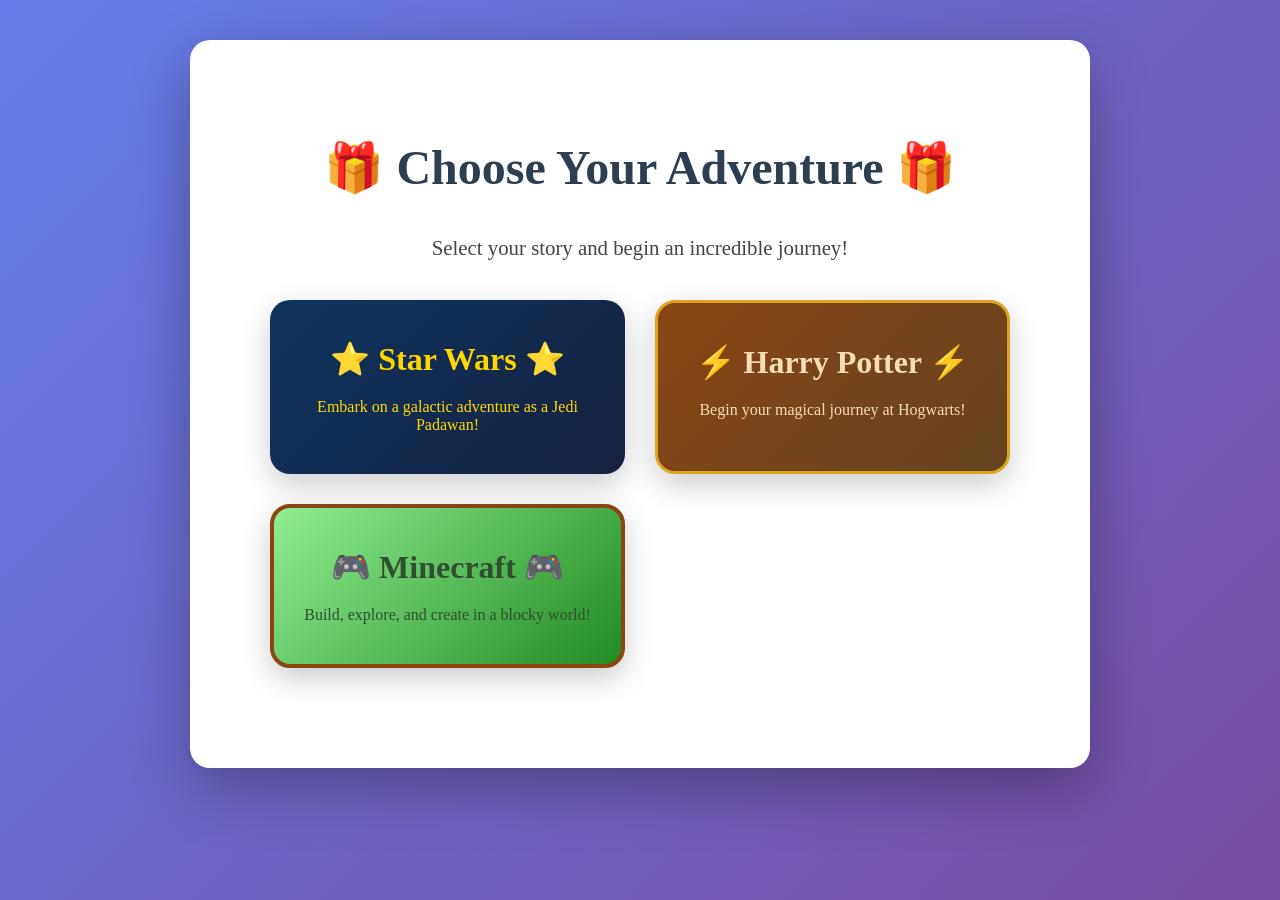
==== index.html @ c57c6fc1 "Initial commit: Choose Your Own Adventure Christmas Gift" ====
<!DOCTYPE html>
<html lang="en">
<head>
    <meta charset="UTF-8">
    <meta name="viewport" content="width=device-width, initial-scale=1.0">
    <title>Choose Your Adventure</title>
    <link rel="stylesheet" href="styles.css">
    <style>
        .landing-page {
            text-align: center;
            padding: 60px 40px;
        }
        .landing-page h1 {
            font-size: 3em;
            margin-bottom: 40px;
            color: #2c3e50;
        }
        .theme-options {
            display: grid;
            grid-template-columns: repeat(auto-fit, minmax(250px, 1fr));
            gap: 30px;
            margin-top: 40px;
        }
        .theme-card {
            background: white;
            border-radius: 20px;
            padding: 40px 20px;
            box-shadow: 0 10px 30px rgba(0, 0, 0, 0.2);
            transition: transform 0.3s ease;
            cursor: pointer;
            text-decoration: none;
            color: inherit;
        }
        .theme-card:hover {
            transform: translateY(-10px);
            box-shadow: 0 15px 40px rgba(0, 0, 0, 0.3);
        }
        .theme-card h2 {
            font-size: 2em;
            margin-bottom: 20px;
        }
        .theme-card.star-wars {
            background: linear-gradient(135deg, #0f3460 0%, #16213e 100%);
            color: #ffd700;
        }
        .theme-card.harry-potter {
            background: linear-gradient(135deg, #8b4513 0%, #654321 100%);
            color: #f5deb3;
            border: 3px solid #daa520;
        }
        .theme-card.minecraft {
            background: linear-gradient(135deg, #90ee90 0%, #228b22 100%);
            color: #2f4f2f;
            border: 4px solid #8b4513;
        }
    </style>
</head>
<body>
    <div id="app">
        <div id="story-container">
            <div class="landing-page">
                <h1>🎁 Choose Your Adventure 🎁</h1>
                <p style="font-size: 1.3em; margin-bottom: 40px; color: #444;">
                    Select your story and begin an incredible journey!
                </p>
                <div class="theme-options">
                    <a href="starwars.html" class="theme-card star-wars">
                        <h2>⭐ Star Wars ⭐</h2>
                        <p>Embark on a galactic adventure as a Jedi Padawan!</p>
                    </a>
                    <a href="harrypotter.html" class="theme-card harry-potter">
                        <h2>⚡ Harry Potter ⚡</h2>
                        <p>Begin your magical journey at Hogwarts!</p>
                    </a>
                    <a href="minecraft.html" class="theme-card minecraft">
                        <h2>🎮 Minecraft 🎮</h2>
                        <p>Build, explore, and create in a blocky world!</p>
                    </a>
                </div>
            </div>
        </div>
    </div>
</body>
</html>
---- styles.css ----
* {
    margin: 0;
    padding: 0;
    box-sizing: border-box;
}

body {
    font-family: 'Georgia', 'Times New Roman', serif;
    background: linear-gradient(135deg, #667eea 0%, #764ba2 100%);
    min-height: 100vh;
    padding: 20px;
    color: #333;
}

#app {
    max-width: 900px;
    margin: 0 auto;
}

#story-container {
    background: white;
    border-radius: 20px;
    box-shadow: 0 20px 60px rgba(0, 0, 0, 0.3);
    padding: 40px;
    margin: 20px 0;
    animation: fadeIn 0.5s ease-in;
}

@keyframes fadeIn {
    from {
        opacity: 0;
        transform: translateY(20px);
    }
    to {
        opacity: 1;
        transform: translateY(0);
    }
}

.image-wrapper {
    display: flex;
    justify-content: center;
    align-items: center;
    width: 100%;
    margin: 20px 0;
}

.story-image {
    width: auto;
    max-width: 100%;
    max-width: min(500px, 90vw);
    height: auto;
    max-height: 500px;
    object-fit: contain;
    border-radius: 15px;
    display: block;
    box-shadow: 0 10px 30px rgba(0, 0, 0, 0.2);
    border: 3px solid #ddd;
    background: transparent;
}

.image-placeholder {
    width: 100%;
    max-width: min(500px, 90vw);
    min-height: 200px;
    aspect-ratio: 1 / 1;
    border-radius: 15px;
    display: flex;
    align-items: center;
    justify-content: center;
    box-shadow: 0 10px 30px rgba(0, 0, 0, 0.2);
    background: linear-gradient(135deg, #f5f7fa 0%, #c3cfe2 100%);
    border: 3px solid #ddd;
    color: #999;
    font-size: 18px;
}

.story-title {
    font-size: 2.5em;
    margin-bottom: 20px;
    text-align: center;
    color: #2c3e50;
    text-shadow: 2px 2px 4px rgba(0, 0, 0, 0.1);
}

.story-text {
    font-size: 1.2em;
    line-height: 1.8;
    margin-bottom: 30px;
    color: #444;
    text-align: justify;
}

.decisions {
    display: flex;
    flex-direction: column;
    gap: 15px;
    margin-top: 30px;
}

.decision-button {
    background: linear-gradient(135deg, #667eea 0%, #764ba2 100%);
    color: white;
    border: none;
    padding: 20px 30px;
    font-size: 1.1em;
    border-radius: 12px;
    cursor: pointer;
    transition: all 0.3s ease;
    font-family: 'Georgia', serif;
    text-align: left;
    box-shadow: 0 4px 15px rgba(0, 0, 0, 0.2);
    position: relative;
    overflow: hidden;
}

.decision-button:hover {
    transform: translateY(-2px);
    box-shadow: 0 6px 20px rgba(0, 0, 0, 0.3);
    background: linear-gradient(135deg, #764ba2 0%, #667eea 100%);
}

.decision-button:active {
    transform: translateY(0);
}

.decision-button::before {
    content: "→";
    margin-right: 10px;
    font-size: 1.2em;
}

/* Theme-specific styles */
.star-wars {
    background: linear-gradient(135deg, #1a1a2e 0%, #16213e 100%);
}

.star-wars #story-container {
    background: linear-gradient(135deg, #1a1a2e 0%, #0f3460 100%);
    color: #ffd700;
    border: 2px solid #ffd700;
}

.star-wars .story-title {
    color: #ffd700;
    font-family: 'Arial Black', sans-serif;
    text-transform: uppercase;
    letter-spacing: 3px;
}

.star-wars .story-text {
    color: #ffd700;
    text-shadow: 1px 1px 2px rgba(0, 0, 0, 0.5);
}

.star-wars .decision-button {
    background: linear-gradient(135deg, #ffd700 0%, #ffed4e 100%);
    color: #1a1a2e;
}

.star-wars .decision-button:hover {
    background: linear-gradient(135deg, #ffed4e 0%, #ffd700 100%);
}

.harry-potter {
    background: linear-gradient(135deg, #2c1810 0%, #4a2c2a 100%);
}

.harry-potter #story-container {
    background: linear-gradient(135deg, #3d2817 0%, #5a3a2a 100%);
    color: #f5deb3;
    border: 3px solid #daa520;
}

.harry-potter .story-title {
    color: #daa520;
    font-family: 'Garamond', serif;
    text-shadow: 2px 2px 8px rgba(218, 165, 32, 0.5);
}

.harry-potter .story-text {
    color: #f5deb3;
    text-shadow: 1px 1px 3px rgba(0, 0, 0, 0.7);
}

.harry-potter .decision-button {
    background: linear-gradient(135deg, #8b4513 0%, #a0522d 100%);
    color: #f5deb3;
    border: 2px solid #daa520;
}

.harry-potter .decision-button:hover {
    background: linear-gradient(135deg, #a0522d 0%, #8b4513 100%);
}

.minecraft {
    background: linear-gradient(135deg, #87ceeb 0%, #4682b4 100%);
}

.minecraft #story-container {
    background: linear-gradient(135deg, #e8f5e9 0%, #c8e6c9 100%);
    color: #1b5e20;
    border: 4px solid #8b4513;
}

.minecraft .story-title {
    color: #1b5e20;
    font-family: 'Courier New', monospace;
    text-shadow: 1px 1px 2px rgba(0, 0, 0, 0.2);
}

.minecraft .story-text {
    color: #1b5e20;
}

.minecraft .decision-button {
    background: linear-gradient(135deg, #8b4513 0%, #a0522d 100%);
    color: #fff;
    border: 2px solid #1b5e20;
    text-shadow: 1px 1px 2px rgba(0, 0, 0, 0.3);
}

.minecraft .decision-button:hover {
    background: linear-gradient(135deg, #a0522d 0%, #8b4513 100%);
}

/* Gift reveal page */
.gift-reveal {
    text-align: center;
    padding: 40px;
}

.gift-reveal h1 {
    font-size: 3em;
    margin-bottom: 30px;
    color: #2c3e50;
}

.gift-reveal .gift-image {
    width: 100%;
    max-width: 500px;
    height: auto;
    max-height: 400px;
    margin: 30px auto;
    border-radius: 15px;
    box-shadow: 0 15px 40px rgba(0, 0, 0, 0.3);
    background: linear-gradient(135deg, #f5f7fa 0%, #c3cfe2 100%);
    border: 3px solid #ddd;
    display: flex;
    align-items: center;
    justify-content: center;
    color: #999;
    font-size: 20px;
    object-fit: contain;
}

.gift-reveal .gift-description {
    font-size: 1.5em;
    line-height: 1.8;
    margin: 30px 0;
    color: #444;
}

/* Theme-specific gift reveal text colors */
.star-wars .gift-reveal h1,
.star-wars .gift-reveal .gift-description {
    color: #ffd700;
    text-shadow: 1px 1px 2px rgba(0, 0, 0, 0.5);
}

.harry-potter .gift-reveal h1,
.harry-potter .gift-reveal .gift-description {
    color: #f5deb3;
    text-shadow: 1px 1px 3px rgba(0, 0, 0, 0.7);
}

.minecraft .gift-reveal h1,
.minecraft .gift-reveal .gift-description {
    color: #1b5e20;
}

.gift-options {
    display: flex;
    flex-direction: column;
    gap: 20px;
    margin-top: 40px;
}

.gift-option {
    background: linear-gradient(135deg, #667eea 0%, #764ba2 100%);
    color: white;
    padding: 25px;
    border-radius: 15px;
    cursor: pointer;
    transition: all 0.3s ease;
    font-size: 1.3em;
    box-shadow: 0 5px 20px rgba(0, 0, 0, 0.2);
}

.gift-option:hover {
    transform: scale(1.05);
    box-shadow: 0 8px 30px rgba(0, 0, 0, 0.3);
}

.gift-selected {
    background: linear-gradient(135deg, #11998e 0%, #38ef7d 100%);
    animation: pulse 0.5s ease;
}

@keyframes pulse {
    0%, 100% {
        transform: scale(1);
    }
    50% {
        transform: scale(1.05);
    }
}

.final-gift-reveal {
    text-align: center;
    padding: 60px 40px;
}

.final-gift-reveal h1 {
    font-size: 3.5em;
    margin-bottom: 30px;
    color: #2c3e50;
    animation: bounce 1s ease;
}

/* Theme-specific final gift reveal colors */
.star-wars .final-gift-reveal h1,
.star-wars .final-gift-reveal .gift-name,
.star-wars .final-gift-reveal .gift-message {
    color: #ffd700;
    text-shadow: 1px 1px 2px rgba(0, 0, 0, 0.5);
}

.harry-potter .final-gift-reveal h1,
.harry-potter .final-gift-reveal .gift-name,
.harry-potter .final-gift-reveal .gift-message {
    color: #f5deb3;
    text-shadow: 1px 1px 3px rgba(0, 0, 0, 0.7);
}

.minecraft .final-gift-reveal h1,
.minecraft .final-gift-reveal .gift-name,
.minecraft .final-gift-reveal .gift-message {
    color: #1b5e20;
}

@keyframes bounce {
    0%, 20%, 50%, 80%, 100% {
        transform: translateY(0);
    }
    40% {
        transform: translateY(-20px);
    }
    60% {
        transform: translateY(-10px);
    }
}

.final-gift-reveal .gift-name {
    font-size: 2.5em;
    color: #667eea;
    margin: 30px 0;
    font-weight: bold;
}

.final-gift-reveal .gift-message {
    font-size: 1.4em;
    line-height: 1.8;
    margin: 30px 0;
    color: #444;
}

/* Ensure good contrast for gift reveal sections in themed pages */
.star-wars .gift-reveal,
.star-wars .final-gift-reveal {
    color: #ffd700;
}

.harry-potter .gift-reveal,
.harry-potter .final-gift-reveal {
    color: #f5deb3;
}

.minecraft .gift-reveal,
.minecraft .final-gift-reveal {
    color: #1b5e20;
}

/* Responsive design */
@media (max-width: 768px) {
    #story-container {
        padding: 20px;
    }
    
    .story-title {
        font-size: 1.8em;
    }
    
    .story-text {
        font-size: 1em;
    }
    
    .decision-button {
        padding: 15px 20px;
        font-size: 1em;
    }
    
    .story-image {
        max-height: 300px;
    }
    
    .gift-reveal .gift-image {
        max-height: 250px;
    }
    
    .image-placeholder {
        min-height: 150px;
    }
}
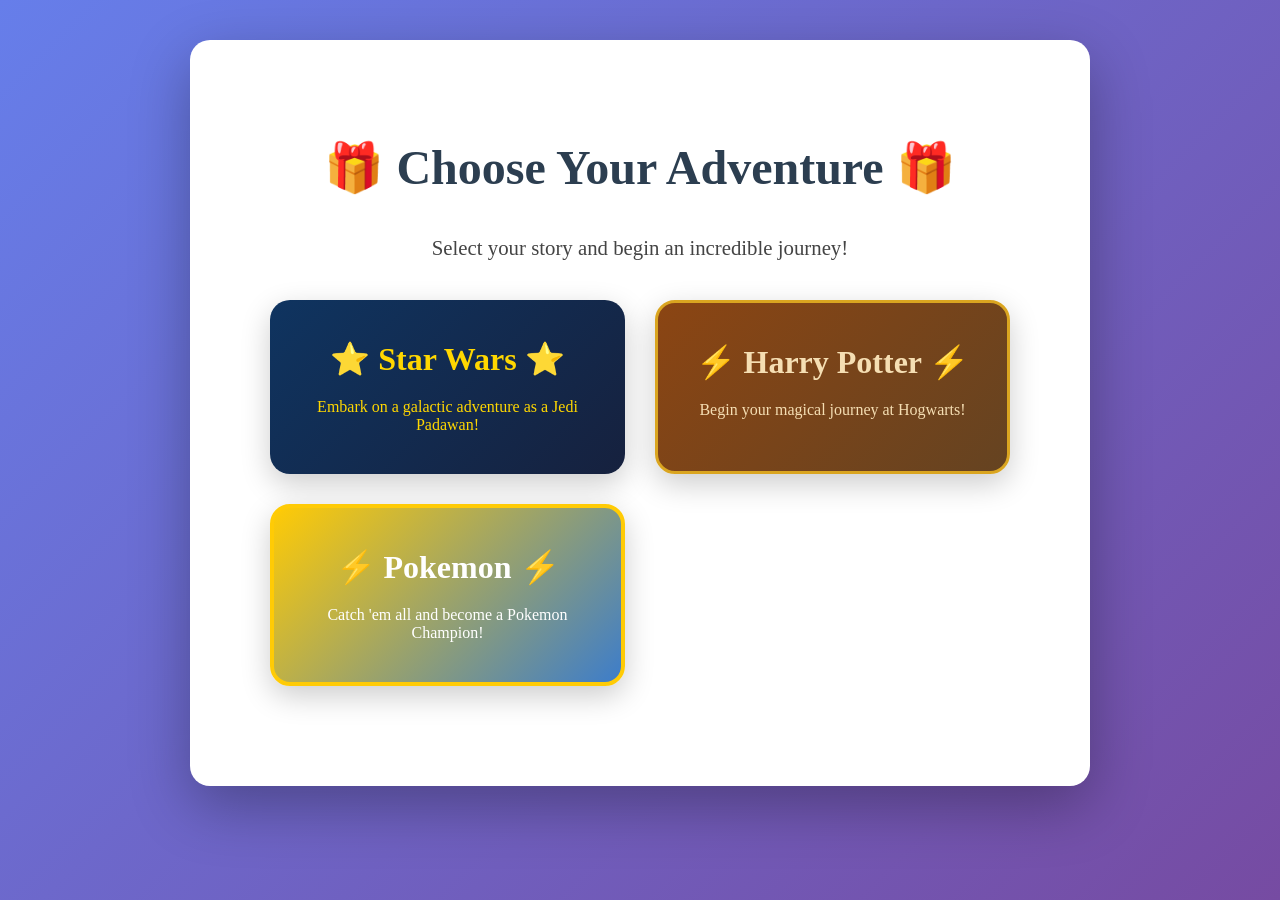
==== commit b6d83056: "Replace Minecraft with Pokemon storyline" ====
--- a/index.html
+++ b/index.html
@@ -48,10 +48,10 @@
             color: #f5deb3;
             border: 3px solid #daa520;
         }
-        .theme-card.minecraft {
-            background: linear-gradient(135deg, #90ee90 0%, #228b22 100%);
-            color: #2f4f2f;
-            border: 4px solid #8b4513;
+        .theme-card.pokemon {
+            background: linear-gradient(135deg, #ffcb05 0%, #3d7dca 100%);
+            color: #fff;
+            border: 4px solid #ffcb05;
         }
     </style>
 </head>
@@ -72,9 +72,9 @@
                         <h2>⚡ Harry Potter ⚡</h2>
                         <p>Begin your magical journey at Hogwarts!</p>
                     </a>
-                    <a href="minecraft.html" class="theme-card minecraft">
-                        <h2>🎮 Minecraft 🎮</h2>
-                        <p>Build, explore, and create in a blocky world!</p>
+                    <a href="pokemon.html" class="theme-card pokemon">
+                        <h2>⚡ Pokemon ⚡</h2>
+                        <p>Catch 'em all and become a Pokemon Champion!</p>
                     </a>
                 </div>
             </div>
--- a/styles.css
+++ b/styles.css
@@ -193,35 +193,35 @@
     background: linear-gradient(135deg, #a0522d 0%, #8b4513 100%);
 }
 
-.minecraft {
-    background: linear-gradient(135deg, #87ceeb 0%, #4682b4 100%);
-}
-
-.minecraft #story-container {
-    background: linear-gradient(135deg, #e8f5e9 0%, #c8e6c9 100%);
-    color: #1b5e20;
-    border: 4px solid #8b4513;
-}
-
-.minecraft .story-title {
-    color: #1b5e20;
-    font-family: 'Courier New', monospace;
-    text-shadow: 1px 1px 2px rgba(0, 0, 0, 0.2);
-}
-
-.minecraft .story-text {
-    color: #1b5e20;
-}
-
-.minecraft .decision-button {
-    background: linear-gradient(135deg, #8b4513 0%, #a0522d 100%);
+.pokemon {
+    background: linear-gradient(135deg, #3d7dca 0%, #2a5298 100%);
+}
+
+.pokemon #story-container {
+    background: linear-gradient(135deg, #fff9e6 0%, #ffe066 100%);
+    color: #2a5298;
+    border: 4px solid #ffcb05;
+}
+
+.pokemon .story-title {
+    color: #cc0000;
+    font-family: 'Arial Black', sans-serif;
+    text-shadow: 2px 2px 4px rgba(0, 0, 0, 0.2);
+}
+
+.pokemon .story-text {
+    color: #333;
+}
+
+.pokemon .decision-button {
+    background: linear-gradient(135deg, #cc0000 0%, #ff4444 100%);
     color: #fff;
-    border: 2px solid #1b5e20;
+    border: 2px solid #ffcb05;
     text-shadow: 1px 1px 2px rgba(0, 0, 0, 0.3);
 }
 
-.minecraft .decision-button:hover {
-    background: linear-gradient(135deg, #a0522d 0%, #8b4513 100%);
+.pokemon .decision-button:hover {
+    background: linear-gradient(135deg, #ff4444 0%, #cc0000 100%);
 }
 
 /* Gift reveal page */
@@ -274,9 +274,9 @@
     text-shadow: 1px 1px 3px rgba(0, 0, 0, 0.7);
 }
 
-.minecraft .gift-reveal h1,
-.minecraft .gift-reveal .gift-description {
-    color: #1b5e20;
+.pokemon .gift-reveal h1,
+.pokemon .gift-reveal .gift-description {
+    color: #cc0000;
 }
 
 .gift-options {
@@ -343,10 +343,10 @@
     text-shadow: 1px 1px 3px rgba(0, 0, 0, 0.7);
 }
 
-.minecraft .final-gift-reveal h1,
-.minecraft .final-gift-reveal .gift-name,
-.minecraft .final-gift-reveal .gift-message {
-    color: #1b5e20;
+.pokemon .final-gift-reveal h1,
+.pokemon .final-gift-reveal .gift-name,
+.pokemon .final-gift-reveal .gift-message {
+    color: #cc0000;
 }
 
 @keyframes bounce {
@@ -386,9 +386,9 @@
     color: #f5deb3;
 }
 
-.minecraft .gift-reveal,
-.minecraft .final-gift-reveal {
-    color: #1b5e20;
+.pokemon .gift-reveal,
+.pokemon .final-gift-reveal {
+    color: #cc0000;
 }
 
 /* Responsive design */
